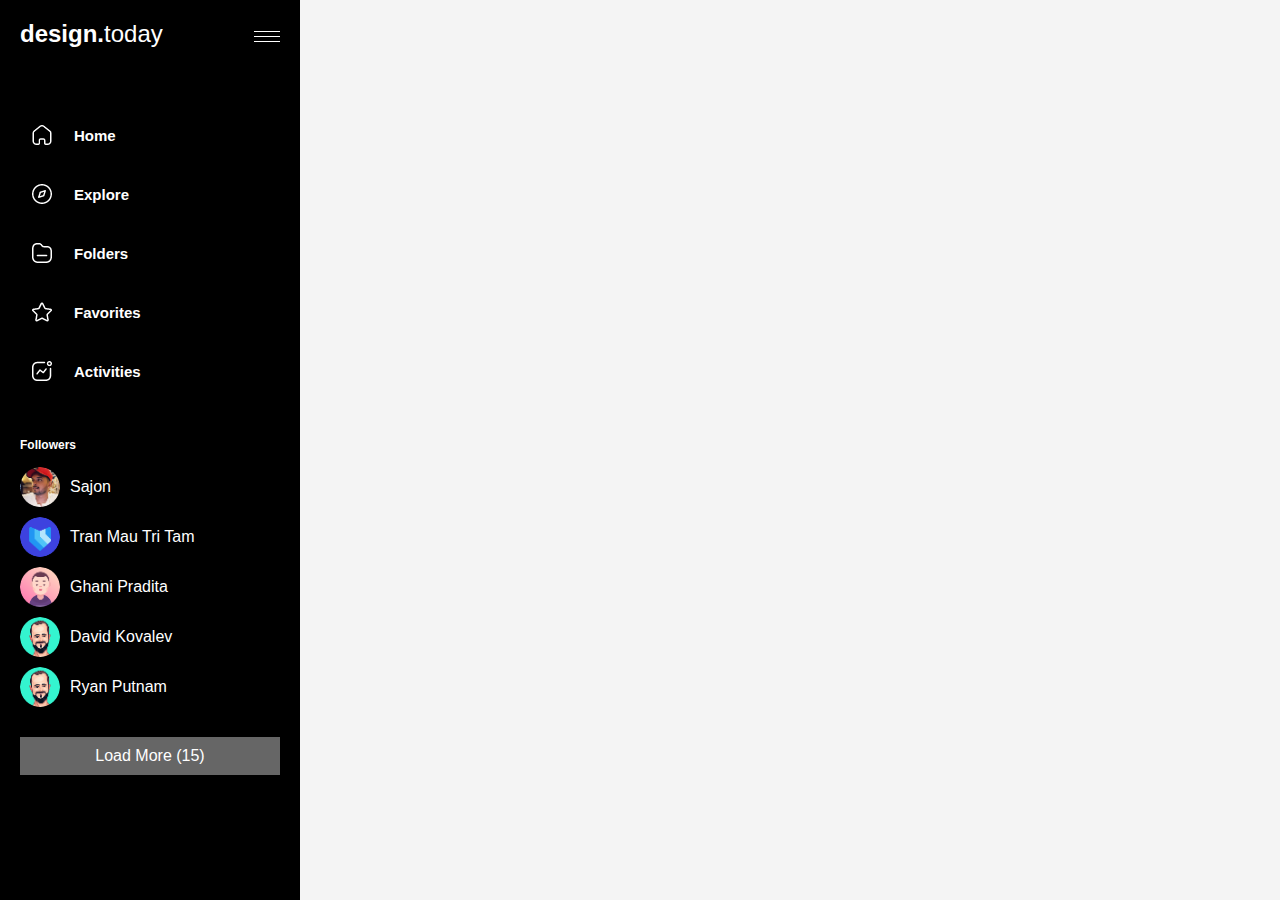
==== index.html @ f2390bcc "added index.html and style.css" ====
<!DOCTYPE html>
<html lang="en">
  <head>
    <meta charset="UTF-8" />
    <meta name="viewport" content="width=device-width, initial-scale=1.0" />
    <title>Sidebar with Container</title>
    <link rel="stylesheet" href="style.css" />
    <link
      rel="stylesheet"
      href="https://cdnjs.cloudflare.com/ajax/libs/font-awesome/6.0.0-beta3/css/all.min.css"
    />
  </head>
  <body>
    <div class="container">
      <div class="sidebar">
        <div class="sidebar-header">
          <div class="left-icon">
            <span><b>design.</b>today</span>
          </div>
          <div class="right-icon">
            <img src="img/burgermenu.png" alt="burgermenu" />
          </div>
        </div>
        <nav class="nav-links">
          <ul>
            <li>
              <a href="#"><img src="img/home.png" alt="home" /> Home</a>
            </li>
            <li>
              <a href="#"><img src="img/explore.png" alt="explore" />Explore</a>
            </li>
            <li>
              <a href="#"><img src="img/folder.png" alt="" /> Folders</a>
            </li>
            <li>
              <a href="#"
                ><img src="img/favorite.png" alt="favorite" /> Favorites</a
              >
            </li>
            <li>
              <a href="#"
                ><img src="img/activites.png" alt="activites" />Activities</a
              >
            </li>
          </ul>
        </nav>
        <div class="followers">
          <h3>Followers</h3>
          <ul>
            <li>
              <div class="follower">
                <img
                  src="img/sajon.png"
                  alt="Follower 1"
                  class="follower-pic"
                />
                <span>Sajon</span>
              </div>
            </li>
            <li>
              <div class="follower">
                <img src="img/tran.png" alt="Follower 2" class="follower-pic" />
                <span>Tran Mau Tri Tam</span>
              </div>
            </li>
            <li>
              <div class="follower">
                <img
                  src="img/ghani.png"
                  alt="Follower 3"
                  class="follower-pic"
                />
                <span>Ghani Pradita</span>
              </div>
            </li>
            <li>
              <div class="follower">
                <img
                  src="img/david.png"
                  alt="Follower 4"
                  class="follower-pic"
                />
                <span>David Kovalev</span>
              </div>
            </li>
            <li>
              <div class="follower">
                <img
                  src="img/david.png"
                  alt="Follower 4"
                  class="follower-pic"
                />
                <span>Ryan Putnam</span>
              </div>
            </li>
          </ul>
          <button class="load-more">Load More (15)</button>
        </div>
      </div>
    </div>
  </body>
</html>
---- style.css ----
* {
  margin: 0;
  padding: 0;
  box-sizing: border-box;
}

body {
  font-family: Arial, sans-serif;
  background-color: #f4f4f4;
}

.container {
  width: 100%;
  max-width: 1200px;
  margin: 0 auto;
  padding: 20px;
}

.sidebar {
  position: fixed;
  top: 0;
  left: 0;
  width: 300px;
  height: 100%;
  background-color: black;
  color: white;
  padding: 20px;
  display: flex;
  flex-direction: column;
  gap: 30px;
}

.sidebar-header {
  display: flex;
  justify-content: space-between;
  align-items: center;
  padding-bottom: 20px;
  gap: 30px;
}

.sidebar-header .left-icon,
.sidebar-header .right-icon {
  font-size: 24px;
}

.nav-links ul {
  list-style-type: none;
  padding: 0;
}

.nav-links li {
  margin: 15px 0;
}

.nav-links a {
  color: white;
  text-decoration: none;
  font-size: 15px;
  display: flex;
  align-items: center;
  font-weight: bold;
  gap: 20px;
  padding: 10px;
}

.nav-links a i {
  margin-right: 10px;
}

.nav-links a:hover {
  background-color: #ff2288;
  border-radius: 15px;
}

.followers h3 {
  margin-bottom: 15px;
  font-size: 12px;
}

.followers ul {
  list-style-type: none;
  padding: 0;
}

.followers li {
  font-size: 16px;
  margin-bottom: 10px;
}

.follower {
  display: flex;
  align-items: center;
  gap: 10px;
}

.follower-pic {
  width: 40px;
  height: 40px;
  border-radius: 50%;
  object-fit: cover;
}

.load-more {
  margin-top: 20px;
  padding: 10px;
  background-color: #666;
  border: none;
  color: white;
  cursor: pointer;
  font-size: 16px;
  width: 100%;
}

.load-more:hover {
  background-color: #888;
}
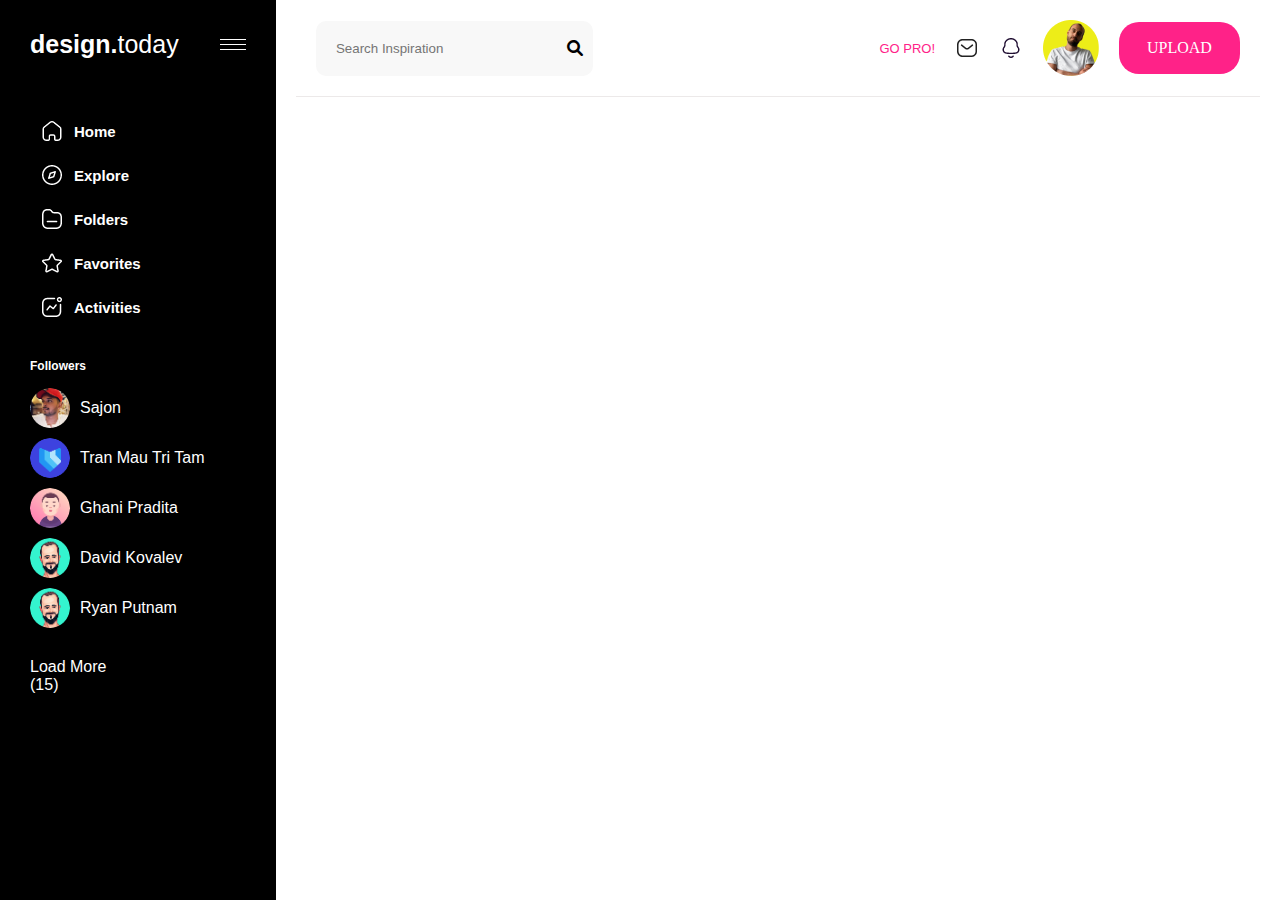
==== commit f4826615: "updated index.html and style.css" ====
--- a/index.html
+++ b/index.html
@@ -24,7 +24,9 @@
         <nav class="nav-links">
           <ul>
             <li>
-              <a href="#"><img src="img/home.png" alt="home" /> Home</a>
+              <a href="index.html"
+                ><img src="img/home.png" alt="home" /> Home</a
+              >
             </li>
             <li>
               <a href="#"><img src="img/explore.png" alt="explore" />Explore</a>
@@ -39,7 +41,7 @@
             </li>
             <li>
               <a href="#"
-                ><img src="img/activites.png" alt="activites" />Activities</a
+                ><img src="img/activites.png" alt="activities" />Activities</a
               >
             </li>
           </ul>
@@ -94,8 +96,24 @@
               </div>
             </li>
           </ul>
-          <button class="load-more">Load More (15)</button>
+          <a href="" class="load-more">Load More (15)</a>
         </div>
+      </div>
+      <div class="main-content">
+        <div class="header">
+          <div class="search-box">
+            <input type="text" placeholder="Search Inspiration" />
+            <i class="fas fa-search"></i>
+          </div>
+          <div class="main-navigation">
+            <span>GO PRO!</span>
+            <img src="img/mail-icon.png" alt="mail-icon" />
+            <img src="img/bell-icon.png" alt="bell-icon" />
+            <img src="img/Group 33.png" alt="group-33" />
+            <a href="">UPLOAD</a>
+          </div>
+        </div>
+        <!-- Main content goes here -->
       </div>
     </div>
   </body>
--- a/style.css
+++ b/style.css
@@ -3,53 +3,33 @@
   padding: 0;
   box-sizing: border-box;
 }
-
-body {
-  font-family: Arial, sans-serif;
-  background-color: #f4f4f4;
+.container {
+  display: flex;
 }
-
-.container {
-  width: 100%;
-  max-width: 1200px;
-  margin: 0 auto;
-  padding: 20px;
-}
-
 .sidebar {
-  position: fixed;
-  top: 0;
-  left: 0;
-  width: 300px;
-  height: 100%;
-  background-color: black;
-  color: white;
-  padding: 20px;
   display: flex;
   flex-direction: column;
+  background-color: black;
+  height: 100vh;
+  padding: 30px;
+  flex-grow: 1;
+  color: white;
+  font-family: Arial, Helvetica, sans-serif;
   gap: 30px;
 }
-
+.left-icon {
+  font-size: 25px;
+}
 .sidebar-header {
   display: flex;
   justify-content: space-between;
   align-items: center;
-  padding-bottom: 20px;
-  gap: 30px;
-}
-
-.sidebar-header .left-icon,
-.sidebar-header .right-icon {
-  font-size: 24px;
 }
 
 .nav-links ul {
   list-style-type: none;
   padding: 0;
-}
-
-.nav-links li {
-  margin: 15px 0;
+  margin-top: 20px;
 }
 
 .nav-links a {
@@ -59,8 +39,8 @@
   display: flex;
   align-items: center;
   font-weight: bold;
-  gap: 20px;
   padding: 10px;
+  gap: 10px;
 }
 
 .nav-links a i {
@@ -71,7 +51,10 @@
   background-color: #ff2288;
   border-radius: 15px;
 }
-
+.followers {
+  display: flex;
+  flex-direction: column;
+}
 .followers h3 {
   margin-bottom: 15px;
   font-size: 12px;
@@ -101,16 +84,64 @@
 }
 
 .load-more {
-  margin-top: 20px;
-  padding: 10px;
-  background-color: #666;
   border: none;
   color: white;
   cursor: pointer;
   font-size: 16px;
-  width: 100%;
+  width: 50%;
+  text-decoration: none;
+  margin-top: 20px;
 }
 
 .load-more:hover {
-  background-color: #888;
+  color: #ff2288;
 }
+.main-content {
+  flex-grow: 9;
+}
+.header {
+  margin: 0 auto;
+  display: flex;
+  justify-content: space-between;
+  align-items: center;
+  padding: 20px;
+  border-bottom: rgb(236, 233, 233) 1px solid;
+  width: 96%;
+}
+.search-box {
+  display: flex;
+  justify-content: space-between;
+  align-items: center;
+  background-color: #f8f8f8;
+  width: 30%;
+  padding: 10px;
+  border-radius: 10px;
+}
+.search-box input {
+  border: none;
+  outline: none;
+  padding: 10px;
+  width: 80%;
+  background-color: #f8f8f8;
+}
+.main-navigation {
+  display: flex;
+  justify-content: space-between;
+  align-items: center;
+  gap: 20px;
+}
+.main-navigation span {
+  color: #ff2288;
+  font-family: Arial, Helvetica, sans-serif;
+  font-size: 13px;
+}
+.main-navigation a {
+  text-decoration: none;
+  color: white;
+  background-color: #ff2288;
+  padding-top: 17px;
+  padding-bottom: 17px;
+  padding-left: 28px;
+  padding-right: 28px;
+  border-radius: 20px;
+}
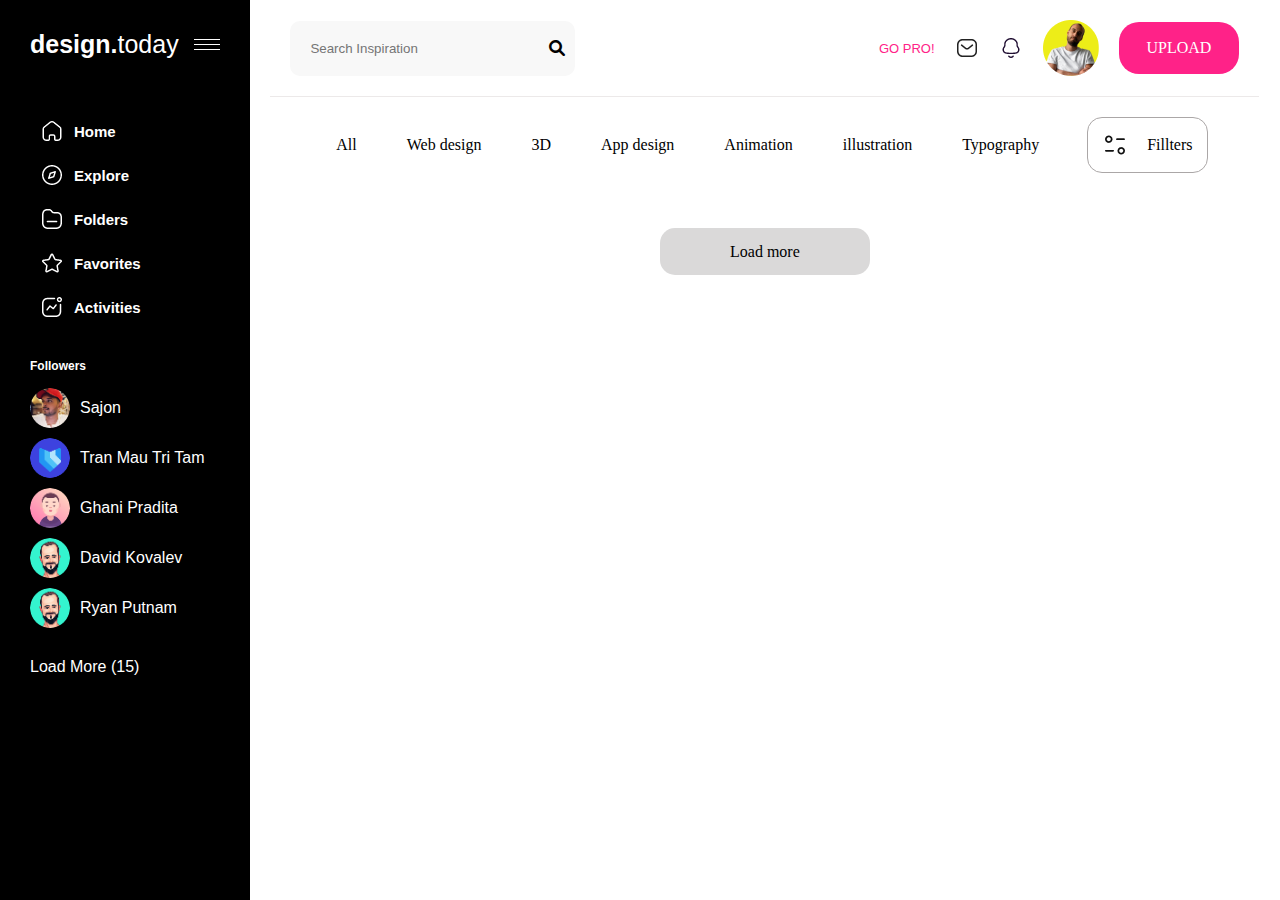
==== commit 3eca92ac: "changed index and style" ====
--- a/index.html
+++ b/index.html
@@ -114,6 +114,31 @@
           </div>
         </div>
         <!-- Main content goes here -->
+        <div class="parent">
+          <div class="Filter-area">
+            <div class="content-nav">
+              <nav>
+                <ul>
+                  <li><a href="">All</a></li>
+                  <li><a href="">Web design</a></li>
+                  <li><a href="">3D</a></li>
+                  <li><a href="">App design</a></li>
+                  <li><a href="">Animation</a></li>
+                  <li><a href="">illustration</a></li>
+                  <li><a href="">Typography</a></li>
+                </ul>
+              </nav>
+            </div>
+            <div class="fillter-button">
+              <a href=""><img src="img/fillter.png" alt="fillter" />Fillters</a>
+            </div>
+          </div>
+          <div class="box-container">
+            <div class="boxes-top"></div>
+            <div class="boxes-bottom"></div>
+          </div>
+          <div class="load-button"><a href="">Load more</a></div>
+        </div>
       </div>
     </div>
   </body>
--- a/style.css
+++ b/style.css
@@ -88,7 +88,7 @@
   color: white;
   cursor: pointer;
   font-size: 16px;
-  width: 50%;
+  width: 60%;
   text-decoration: none;
   margin-top: 20px;
 }
@@ -145,3 +145,62 @@
   padding-right: 28px;
   border-radius: 20px;
 }
+
+.Filter-area {
+  display: flex;
+  justify-content: space-between;
+  align-items: center;
+  padding: 20px;
+  width: 90%;
+  margin: 0 auto;
+}
+.content-nav ul {
+  display: flex;
+  gap: 20px;
+}
+.content-nav ul li {
+  list-style: none;
+}
+.content-nav ul li a {
+  text-decoration: none;
+  color: black;
+  padding: 15px;
+}
+.content-nav ul li a:hover {
+  background-color: rgb(235, 234, 234);
+  border-radius: 10px;
+}
+.fillter-button a {
+  text-decoration: none;
+  color: black;
+  display: flex;
+  align-items: center;
+  justify-content: center;
+  gap: 20px;
+  padding: 15px;
+  border: 1px solid rgb(171, 167, 167);
+  border-radius: 15px;
+}
+.fillter-button a:hover {
+  background-color: rgb(235, 234, 234);
+}
+.parent {
+  display: flex;
+  flex-direction: column;
+  align-items: center;
+}
+.load-button {
+  margin: 0 auto;
+  text-align: center;
+  margin-top: 50px;
+}
+.load-button a {
+  text-decoration: none;
+  color: black;
+  padding-top: 15px;
+  padding-bottom: 15px;
+  padding-left: 70px;
+  padding-right: 70px;
+  background-color: rgb(218, 217, 217);
+  border-radius: 15px;
+}
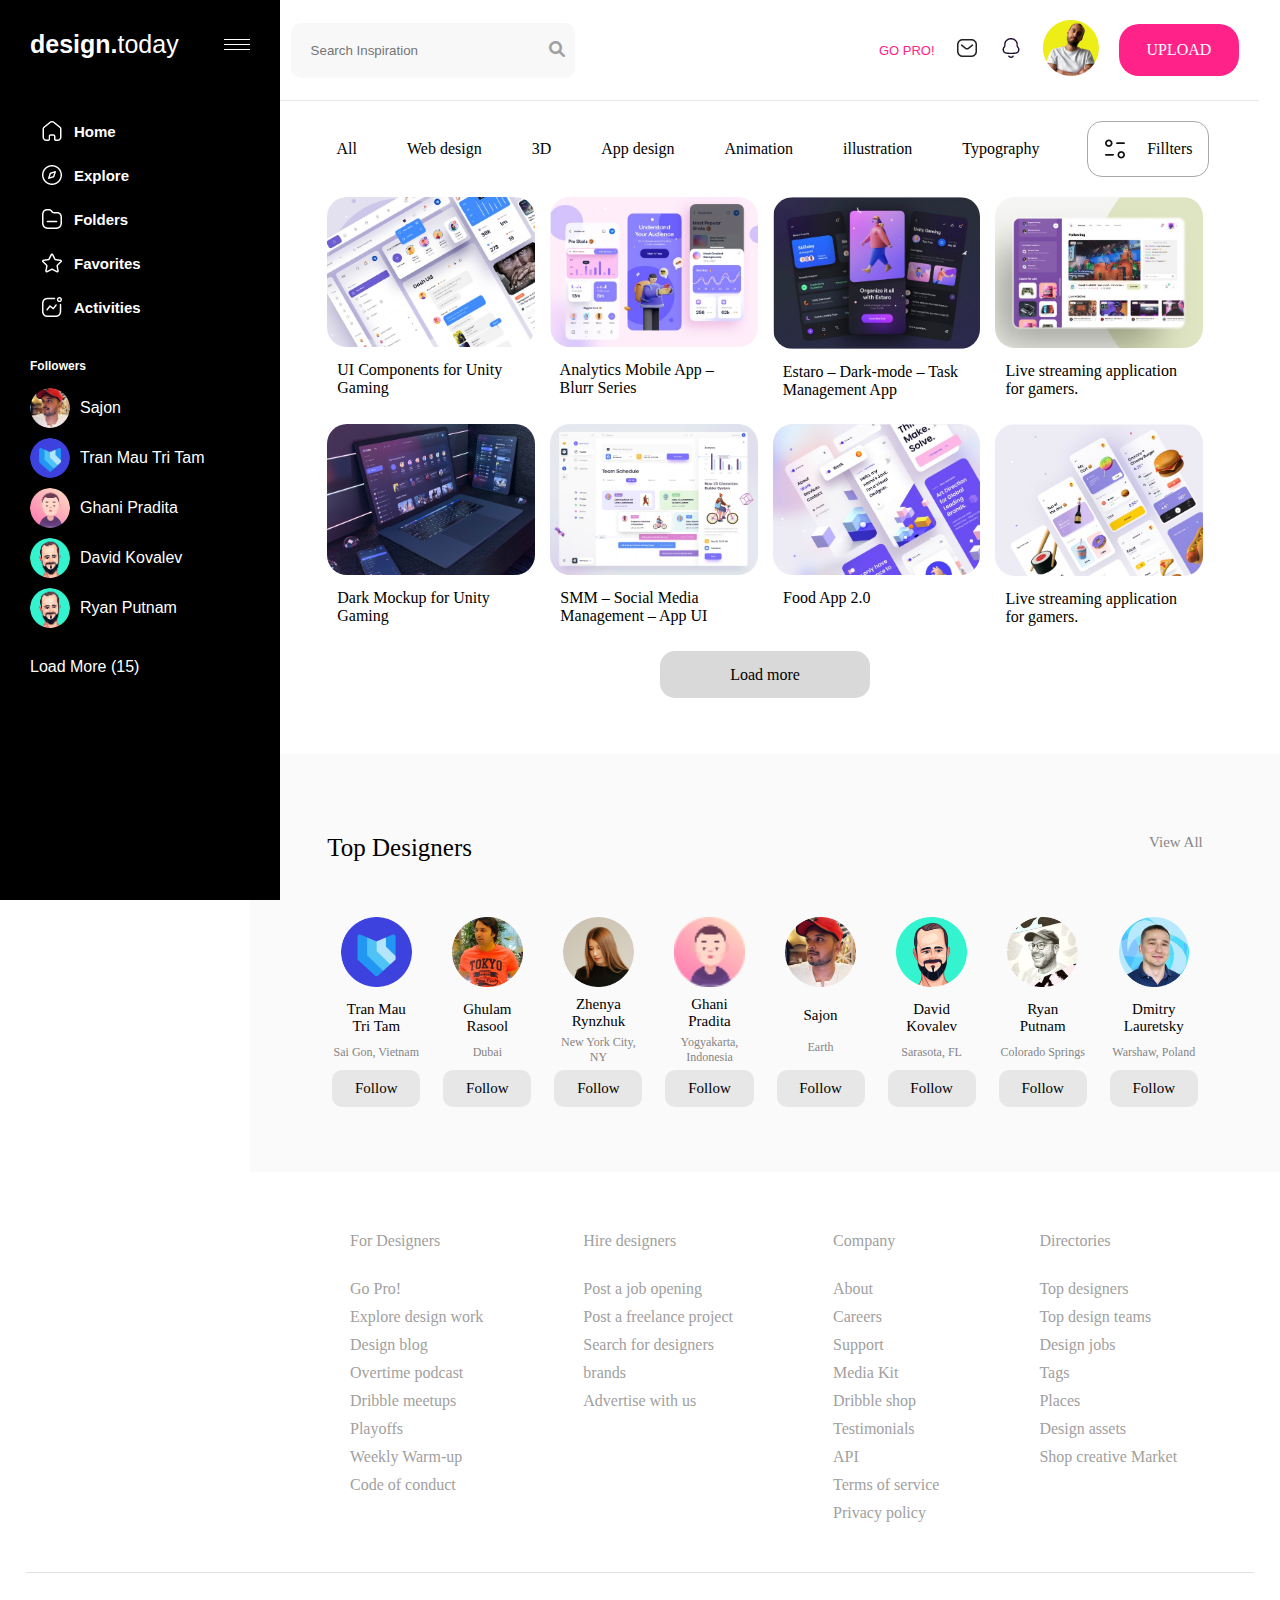
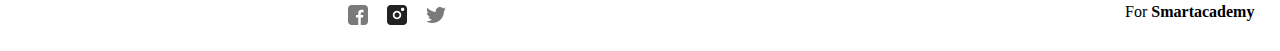
==== commit e5c99317: "updated main page" ====
--- a/index.html
+++ b/index.html
@@ -9,6 +9,8 @@
       rel="stylesheet"
       href="https://cdnjs.cloudflare.com/ajax/libs/font-awesome/6.0.0-beta3/css/all.min.css"
     />
+    <link rel="preconnect" href="https://fonts.googleapis.com" />
+    <link rel="preconnect" href="https://fonts.gstatic.com" crossorigin />
   </head>
   <body>
     <div class="container">
@@ -103,17 +105,16 @@
         <div class="header">
           <div class="search-box">
             <input type="text" placeholder="Search Inspiration" />
-            <i class="fas fa-search"></i>
+            <a href="" title="Search"><i class="fas fa-search"></i></a>
           </div>
           <div class="main-navigation">
-            <span>GO PRO!</span>
-            <img src="img/mail-icon.png" alt="mail-icon" />
-            <img src="img/bell-icon.png" alt="bell-icon" />
-            <img src="img/Group 33.png" alt="group-33" />
-            <a href="">UPLOAD</a>
-          </div>
-        </div>
-        <!-- Main content goes here -->
+            <a href="" class="gopro-button"><span>GO PRO!</span></a>
+            <a href=""><img src="img/mail-icon.png" alt="mail-icon" /> </a>
+            <a href=""><img src="img/bell-icon.png" alt="bell-icon" /></a>
+            <a href=""><img src="img/Group 33.png" alt="group-33" /></a>
+            <a href="" class="upload-button">UPLOAD</a>
+          </div>
+        </div>
         <div class="parent">
           <div class="Filter-area">
             <div class="content-nav">
@@ -134,12 +135,274 @@
             </div>
           </div>
           <div class="box-container">
-            <div class="boxes-top"></div>
-            <div class="boxes-bottom"></div>
+            <div class="boxes-top">
+              <div class="box">
+                <a href=""
+                  ><img src="img/hover-save.png" alt="save" class="hover-save"
+                /></a>
+                <a href=""
+                  ><img
+                    src="img/hover-heart.png"
+                    alt="heart"
+                    class="hover-heart"
+                /></a>
+                <a href=""
+                  ><img src="img/box1.jfif" alt="box1" class="box-cover-img"
+                /></a>
+                <p>UI Components for Unity Gaming</p>
+              </div>
+              <div class="box">
+                <a href=""
+                  ><img src="img/hover-save.png" alt="save" class="hover-save"
+                /></a>
+                <a href=""
+                  ><img
+                    src="img/hover-heart.png"
+                    alt="heart"
+                    class="hover-heart"
+                /></a>
+                <a href=""
+                  ><img src="img/box2.jfif" alt="box2" class="box-cover-img"
+                /></a>
+                <p>Analytics Mobile App – Blurr Series</p>
+              </div>
+              <div class="box">
+                <a href=""
+                  ><img src="img/hover-save.png" alt="save" class="hover-save"
+                /></a>
+                <a href=""
+                  ><img
+                    src="img/hover-heart.png"
+                    alt="heart"
+                    class="hover-heart"
+                /></a>
+                <a href=""
+                  ><img src="img/box3.jfif" alt="box3" class="box-cover-img"
+                /></a>
+                <p>Estaro – Dark-mode – Task Management App</p>
+              </div>
+              <div class="box">
+                <a href=""
+                  ><img src="img/hover-save.png" alt="save" class="hover-save"
+                /></a>
+                <a href=""
+                  ><img
+                    src="img/hover-heart.png"
+                    alt="heart"
+                    class="hover-heart"
+                /></a>
+                <a href=""
+                  ><img src="img/box4.jfif" alt="box4" class="box-cover-img"
+                /></a>
+                <p>Live streaming application for gamers.</p>
+              </div>
+            </div>
+            <div class="boxes-bottom">
+              <div class="box">
+                <a href=""
+                  ><img src="img/hover-save.png" alt="save" class="hover-save"
+                /></a>
+                <a href=""
+                  ><img
+                    src="img/hover-heart.png"
+                    alt="heart"
+                    class="hover-heart"
+                /></a>
+                <a href=""
+                  ><img src="img/box5.jfif" alt="box1" class="box-cover-img"
+                /></a>
+                <p>Dark Mockup for Unity Gaming</p>
+              </div>
+              <div class="box">
+                <a href=""
+                  ><img src="img/hover-save.png" alt="save" class="hover-save"
+                /></a>
+                <a href=""
+                  ><img
+                    src="img/hover-heart.png"
+                    alt="heart"
+                    class="hover-heart"
+                /></a>
+                <a href=""
+                  ><img src="img/box6.jfif" alt="box2" class="box-cover-img"
+                /></a>
+                <p>SMM – Social Media Management – App UI</p>
+              </div>
+              <div class="box">
+                <a href=""
+                  ><img src="img/hover-save.png" alt="save" class="hover-save"
+                /></a>
+                <a href=""
+                  ><img
+                    src="img/hover-heart.png"
+                    alt="heart"
+                    class="hover-heart"
+                /></a>
+                <a href=""
+                  ><img src="img/box7.jfif" alt="box3" class="box-cover-img"
+                /></a>
+                <p>Food App 2.0</p>
+              </div>
+              <div class="box">
+                <a href=""
+                  ><img src="img/hover-save.png" alt="save" class="hover-save"
+                /></a>
+                <a href=""
+                  ><img
+                    src="img/hover-heart.png"
+                    alt="heart"
+                    class="hover-heart"
+                /></a>
+                <a href=""
+                  ><img src="img/box8.jfif" alt="box4" class="box-cover-img"
+                /></a>
+                <p>Live streaming application for gamers.</p>
+              </div>
+            </div>
           </div>
           <div class="load-button"><a href="">Load more</a></div>
         </div>
+        <div class="designers-container">
+          <div class="designer-header">
+            <h3 class="designer-header-title">Top Designers</h3>
+            <a href="" class="viwe-all-button">View All</a>
+          </div>
+          <div class="designer-avatar-box-container">
+            <div class="designers">
+              <a href=""><img src="img/tramau.png" alt="portrait" /></a>
+              <span class="designer-name"
+                >Tran Mau<br />
+                Tri Tam</span
+              >
+              <span class="designer-city">Sai Gon, Vietnam</span>
+              <a href="" class="follow" title="Follow">Follow</a>
+            </div>
+            <div class="designers">
+              <a href=""><img src="img/gulham.png" alt="portrait" /></a>
+              <span class="designer-name"
+                >Ghulam <br />
+                Rasool</span
+              >
+              <span class="designer-city">Dubai</span>
+              <a href="" class="follow" title="Follow">Follow</a>
+            </div>
+            <div class="designers">
+              <a href=""><img src="img/zhenia.png" alt="portrait" /></a>
+              <span class="designer-name"
+                >Zhenya <br />
+                Rynzhuk</span
+              >
+              <span class="designer-city">New York City, NY</span>
+              <a href="" class="follow" title="Follow">Follow</a>
+            </div>
+            <div class="designers">
+              <a href=""><img src="img/ghani.png" alt="portrait" /></a>
+              <span class="designer-name"
+                >Ghani <br />
+                Pradita</span
+              >
+              <span class="designer-city">Yogyakarta, Indonesia</span>
+              <a href="" class="follow" title="Follow">Follow</a>
+            </div>
+            <div class="designers">
+              <a href=""><img src="img/sajon1.png" alt="portrait" /></a>
+              <span class="designer-name">Sajon</span>
+              <span class="designer-city">Earth</span>
+              <a href="" class="follow" title="Follow">Follow</a>
+            </div>
+            <div class="designers">
+              <a href=""><img src="img/david1.png" alt="portrait" /></a>
+              <span class="designer-name"
+                >David <br />
+                Kovalev</span
+              >
+              <span class="designer-city">Sarasota, FL</span>
+              <a href="" class="follow" title="Follow">Follow</a>
+            </div>
+            <div class="designers">
+              <a href=""><img src="img/ryan1.png" alt="portrait" /></a>
+              <span class="designer-name"
+                >Ryan <br />
+                Putnam</span
+              >
+              <span class="designer-city">Colorado Springs</span>
+              <a href="" class="follow" title="Follow">Follow</a>
+            </div>
+            <div class="designers">
+              <a href=""><img src="img/dmitri.png" alt="portrait" /></a>
+              <span class="designer-name"
+                >Dmitry <br />
+                Lauretsky</span
+              >
+              <span class="designer-city">Warshaw, Poland</span>
+              <a href="" class="follow" title="Follow">Follow</a>
+            </div>
+          </div>
+        </div>
+        <div class="linked-pages">
+          <div class="for-designers">
+            <h4>For Designers</h4>
+            <ul class="list">
+              <li><a href="">Go Pro!</a></li>
+              <li><a href="">Explore design work</a></li>
+              <li><a href="">Design blog</a></li>
+              <li><a href="">Overtime podcast</a></li>
+              <li><a href="">Dribble meetups</a></li>
+              <li><a href="">Playoffs</a></li>
+              <li><a href="">Weekly Warm-up</a></li>
+              <li><a href="">Code of conduct</a></li>
+            </ul>
+          </div>
+          <div class="for-designers">
+            <h4>Hire designers</h4>
+            <ul class="list">
+              <li><a href="">Post a job opening</a></li>
+              <li><a href="">Post a freelance project</a></li>
+              <li><a href="">Search for designers</a></li>
+              <li></li>
+              <li><a href="">brands</a></li>
+              <li></li>
+              <li><a href="">Advertise with us</a></li>
+            </ul>
+          </div>
+          <div class="for-designers">
+            <h4>Company</h4>
+            <ul class="list">
+              <li><a href="">About</a></li>
+              <li><a href="">Careers</a></li>
+              <li><a href="">Support</a></li>
+              <li><a href="">Media Kit</a></li>
+              <li><a href="">Dribble shop</a></li>
+              <li><a href="">Testimonials</a></li>
+              <li><a href="">API</a></li>
+              <li><a href="">Terms of service</a></li>
+              <li><a href="">Privacy policy</a></li>
+            </ul>
+          </div>
+          <div class="for-designers">
+            <h4>Directories</h4>
+            <ul class="list">
+              <li><a href="">Top designers</a></li>
+              <li><a href="">Top design teams</a></li>
+              <li><a href="">Design jobs</a></li>
+              <li><a href="">Tags</a></li>
+              <li><a href="">Places</a></li>
+              <li><a href="">Design assets</a></li>
+              <li><a href="">Shop creative Market</a></li>
+            </ul>
+          </div>
+        </div>
       </div>
+      <footer>
+        <div class="footer-icons">
+          <a href=""><img src="img/facebook.png" alt="facebook" /></a>
+          <a href=""><img src="img/insta.png" alt="instagram" /></a>
+          <a href=""><img src="img/twitter.png" alt="twitter" /></a>
+        </div>
+        <div class="signature">
+          <p>For <b>Smartacademy</b></p>
+        </div>
+      </footer>
     </div>
   </body>
 </html>
--- a/style.css
+++ b/style.css
@@ -3,13 +3,13 @@
   padding: 0;
   box-sizing: border-box;
 }
-.container {
-  display: flex;
-}
+
 .sidebar {
+  position: fixed;
   display: flex;
   flex-direction: column;
   background-color: black;
+  width: 280px;
   height: 100vh;
   padding: 30px;
   flex-grow: 1;
@@ -97,7 +97,7 @@
   color: #ff2288;
 }
 .main-content {
-  flex-grow: 9;
+  margin-left: 250px;
 }
 .header {
   margin: 0 auto;
@@ -135,7 +135,10 @@
   font-family: Arial, Helvetica, sans-serif;
   font-size: 13px;
 }
-.main-navigation a {
+.gopro-button {
+  text-decoration: none;
+}
+.upload-button {
   text-decoration: none;
   color: white;
   background-color: #ff2288;
@@ -189,10 +192,77 @@
   flex-direction: column;
   align-items: center;
 }
+.hover-save {
+  position: absolute;
+  background-color: white;
+  width: 30px;
+  padding: 5px;
+  margin: 10px;
+  border-radius: 10px;
+  opacity: 0%;
+}
+.box-container {
+  display: flex;
+  flex-direction: column;
+  gap: 15px;
+}
+.boxes-top {
+  display: flex;
+  flex-direction: row;
+  justify-content: space-around;
+  width: 85%;
+  margin: 0 auto;
+  gap: 15px;
+}
+.boxes-bottom {
+  display: flex;
+  flex-direction: row;
+  justify-content: space-around;
+  width: 85%;
+  margin: 0 auto;
+  gap: 15px;
+}
+.hover-heart {
+  position: absolute;
+  background-color: white;
+  width: 30px;
+  padding: 5px;
+  margin-top: 50px;
+  margin-left: 10px;
+  border-radius: 10px;
+  opacity: 0%;
+}
+.box:hover .hover-save {
+  opacity: 100%;
+}
+.hover-save:hover {
+  transform: translateY(-3px);
+}
+.hover-heart:hover {
+  transform: translateY(-3px);
+}
+.box:hover .hover-heart {
+  opacity: 100%;
+}
+.box-cover-img {
+  border-radius: 20px;
+  width: 100%;
+}
+.box {
+  transition: all 0.3s ease;
+  border-radius: 20px;
+}
+.box p {
+  padding: 10px;
+}
+.box:hover {
+  transform: translateY(-10px);
+  box-shadow: 0 12px 18px rgba(0, 0, 0, 0.2);
+}
 .load-button {
   margin: 0 auto;
   text-align: center;
-  margin-top: 50px;
+  margin-top: 30px;
 }
 .load-button a {
   text-decoration: none;
@@ -204,3 +274,111 @@
   background-color: rgb(218, 217, 217);
   border-radius: 15px;
 }
+.designers-container {
+  margin-top: 70px;
+  width: 100%;
+  background-color: #fafafa;
+  padding-top: 80px;
+  padding-bottom: 60px;
+}
+.designer-header {
+  display: flex;
+  justify-content: space-between;
+  width: 85%;
+  margin: 0 auto;
+}
+.designer-header-title {
+  font-family: "Times New Roman", Times, serif;
+  font-weight: 200;
+  font-size: 25px;
+}
+.viwe-all-button {
+  text-decoration: none;
+  color: #898686;
+  font-size: 15px;
+}
+.designer-avatar-box-container {
+  width: 85%;
+  margin: 0 auto;
+  display: flex;
+  flex-direction: row;
+  justify-content: space-evenly;
+  gap: 13px;
+  margin-top: 50px;
+}
+.designers {
+  max-width: 200px;
+  width: 100%;
+  text-align: center;
+  display: flex;
+  flex-direction: column;
+  justify-content: space-between;
+  row-gap: 5px;
+  padding: 5px;
+  font-size: 15px;
+}
+.designer-city {
+  font-size: 12px;
+  color: rgb(134, 132, 132);
+}
+.designers img {
+  width: 80%;
+}
+.follow {
+  text-decoration: none;
+  color: black;
+  background-color: rgb(231, 231, 231);
+  padding-top: 10px;
+  padding-bottom: 10px;
+  border-radius: 10px;
+}
+.linked-pages {
+  width: 100%;
+  padding-top: 60px;
+  padding-left: 100px;
+}
+.for-designers {
+  display: flex;
+  flex-direction: column;
+  gap: 30px;
+}
+.for-designers h4 {
+  color: #a1a0a0;
+  font-weight: 100;
+}
+.list li {
+  list-style: none;
+  margin-bottom: 10px;
+}
+.list li,
+a {
+  text-decoration: none;
+  color: #a1a0a0;
+}
+.linked-pages {
+  display: flex;
+  justify-content: flex-start;
+  gap: 100px;
+  margin-bottom: 40px;
+}
+footer {
+  border-top: rgb(225, 222, 222) 1px solid;
+  width: 96%;
+  margin: 0 auto;
+  display: flex;
+  justify-content: space-between;
+}
+.footer-icons {
+  margin-left: 320px;
+  padding-top: 30px;
+  padding-bottom: 20px;
+  display: flex;
+  gap: 15px;
+}
+.signature {
+  padding-top: 30px;
+  padding-bottom: 20px;
+}
+.signature b {
+  font-weight: bolder;
+}
